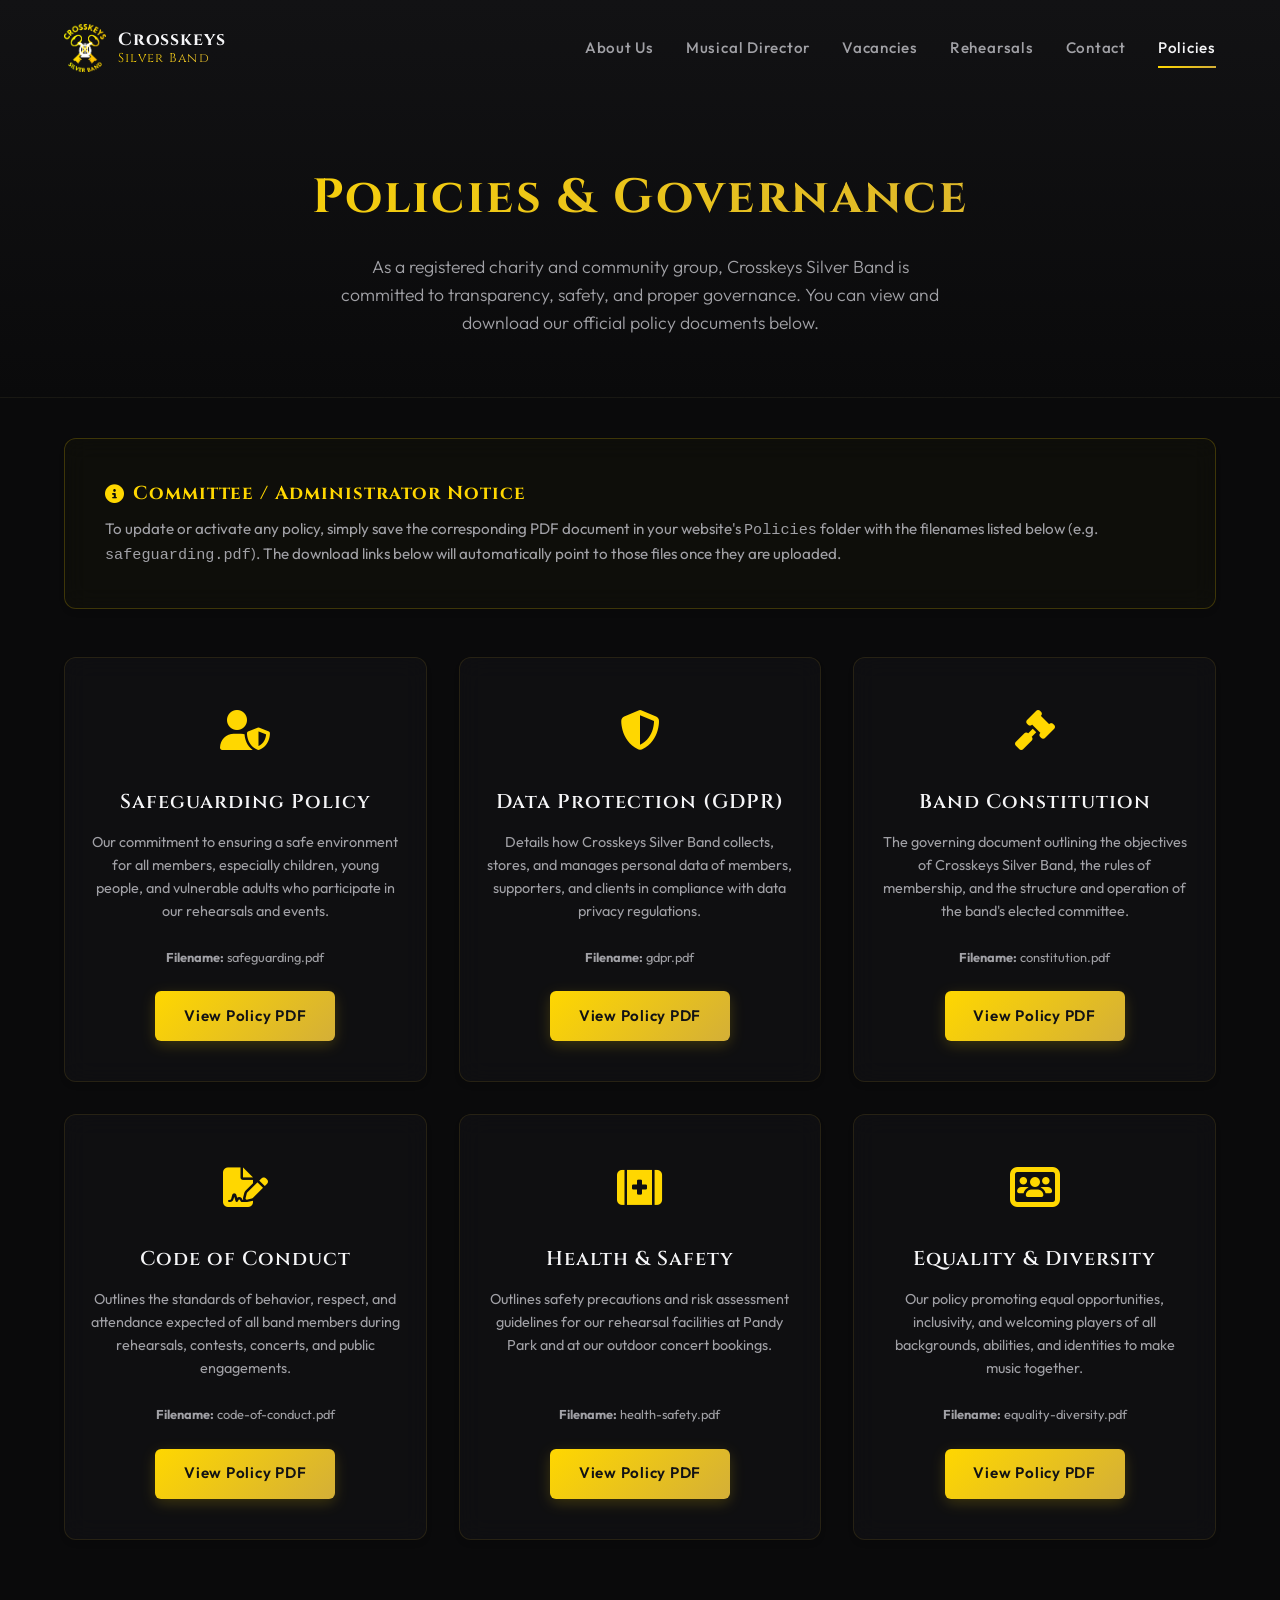
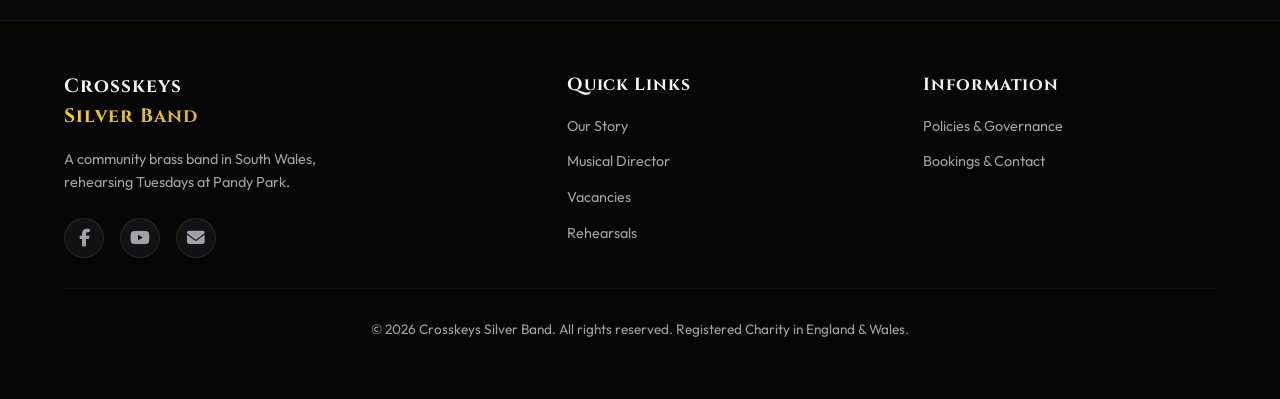
==== policies.html @ 09cb7d6c "Initial commit of Crosskeys Silver Band website" ====
<!DOCTYPE html>
<html lang="en">
<head>
  <meta charset="UTF-8">
  <meta name="viewport" content="width=device-width, initial-scale=1.0">
  <meta name="description" content="Governance and policy documents for the Crosskeys Silver Band, including safeguarding, GDPR, code of conduct, and band constitution.">
  <title>Policies & Governance | Crosskeys Silver Band</title>
  
  <!-- FontAwesome Icons -->
  <link rel="stylesheet" href="https://cdnjs.cloudflare.com/ajax/libs/font-awesome/6.4.0/css/all.min.css">
  
  <!-- Stylesheets -->
  <link rel="stylesheet" href="css/style.css">
</head>
<body>

  <!-- Header & Navigation -->
  <header class="scrolled" id="main-header">
    <div class="nav-container">
      <a href="index.html" class="logo-wrapper" id="nav-logo-link">
        <img src="Media/logo.png" alt="Crosskeys Silver Band Logo" class="logo-img">
        <span class="logo-text brand-font">Crosskeys<span class="logo-sub accent-text">Silver Band</span></span>
      </a>
      
      <button class="nav-toggle" aria-label="Toggle Navigation" id="mobile-menu-btn">
        <span class="hamburger"></span>
      </button>
      
      <nav class="nav-links" id="navigation-bar">
        <a href="index.html#about" class="nav-item">About Us</a>
        <a href="index.html#conductor" class="nav-item">Musical Director</a>
        <a href="index.html#vacancies" class="nav-item">Vacancies</a>
        <a href="index.html#rehearsals" class="nav-item">Rehearsals</a>
        <a href="index.html#contact" class="nav-item">Contact</a>
        <a href="policies.html" class="nav-item active">Policies</a>
      </nav>
    </div>
  </header>

  <!-- Policies Hero -->
  <section class="policies-hero">
    <div class="container" style="padding: 0;">
      <h1 class="accent-text" style="font-size: 3rem; margin-bottom: 1rem;">Policies & Governance</h1>
      <p class="section-subtitle" style="margin-bottom: 0;">As a registered charity and community group, Crosskeys Silver Band is committed to transparency, safety, and proper governance. You can view and download our official policy documents below.</p>
    </div>
  </section>

  <!-- Policy Cards Grid -->
  <main class="container" style="padding-top: 40px; padding-bottom: 80px;">
    <!-- Instruction box for the band administrator -->
    <div class="glass-card" style="margin-bottom: 3rem; border-color: rgba(255, 215, 0, 0.2); background: rgba(255, 215, 0, 0.02);">
      <h3 style="color: var(--color-gold); margin-bottom: 0.5rem; display: flex; align-items: center; gap: 8px;">
        <i class="fas fa-info-circle"></i> Committee / Administrator Notice
      </h3>
      <p style="font-size: 0.95rem; color: var(--text-secondary);">
        To update or activate any policy, simply save the corresponding PDF document in your website's <code>Policies</code> folder with the filenames listed below (e.g. <code>safeguarding.pdf</code>). The download links below will automatically point to those files once they are uploaded.
      </p>
    </div>

    <div class="policies-grid">
      <!-- Safeguarding Policy -->
      <div class="glass-card policy-card reveal active">
        <div class="policy-icon"><i class="fas fa-user-shield"></i></div>
        <h3 class="policy-title">Safeguarding Policy</h3>
        <p class="policy-desc">Our commitment to ensuring a safe environment for all members, especially children, young people, and vulnerable adults who participate in our rehearsals and events.</p>
        <div class="policy-meta">
          <span><strong>Filename:</strong> safeguarding.pdf</span>
        </div>
        <a href="Policies/safeguarding.pdf" target="_blank" class="btn btn-primary" id="btn-safeguarding">View Policy PDF</a>
      </div>

      <!-- GDPR / Data Protection -->
      <div class="glass-card policy-card reveal active">
        <div class="policy-icon"><i class="fas fa-shield-halved"></i></div>
        <h3 class="policy-title">Data Protection (GDPR)</h3>
        <p class="policy-desc">Details how Crosskeys Silver Band collects, stores, and manages personal data of members, supporters, and clients in compliance with data privacy regulations.</p>
        <div class="policy-meta">
          <span><strong>Filename:</strong> gdpr.pdf</span>
        </div>
        <a href="Policies/gdpr.pdf" target="_blank" class="btn btn-primary" id="btn-gdpr">View Policy PDF</a>
      </div>

      <!-- Band Constitution -->
      <div class="glass-card policy-card reveal active">
        <div class="policy-icon"><i class="fas fa-gavel"></i></div>
        <h3 class="policy-title">Band Constitution</h3>
        <p class="policy-desc">The governing document outlining the objectives of Crosskeys Silver Band, the rules of membership, and the structure and operation of the band's elected committee.</p>
        <div class="policy-meta">
          <span><strong>Filename:</strong> constitution.pdf</span>
        </div>
        <a href="Policies/constitution.pdf" target="_blank" class="btn btn-primary" id="btn-constitution">View Policy PDF</a>
      </div>

      <!-- Code of Conduct -->
      <div class="glass-card policy-card reveal active">
        <div class="policy-icon"><i class="fas fa-file-signature"></i></div>
        <h3 class="policy-title">Code of Conduct</h3>
        <p class="policy-desc">Outlines the standards of behavior, respect, and attendance expected of all band members during rehearsals, contests, concerts, and public engagements.</p>
        <div class="policy-meta">
          <span><strong>Filename:</strong> code-of-conduct.pdf</span>
        </div>
        <a href="Policies/code-of-conduct.pdf" target="_blank" class="btn btn-primary" id="btn-conduct">View Policy PDF</a>
      </div>

      <!-- Health & Safety -->
      <div class="glass-card policy-card reveal active">
        <div class="policy-icon"><i class="fas fa-kit-medical"></i></div>
        <h3 class="policy-title">Health & Safety</h3>
        <p class="policy-desc">Outlines safety precautions and risk assessment guidelines for our rehearsal facilities at Pandy Park and at our outdoor concert bookings.</p>
        <div class="policy-meta">
          <span><strong>Filename:</strong> health-safety.pdf</span>
        </div>
        <a href="Policies/health-safety.pdf" target="_blank" class="btn btn-primary" id="btn-health-safety">View Policy PDF</a>
      </div>

      <!-- Equality & Diversity -->
      <div class="glass-card policy-card reveal active">
        <div class="policy-icon"><i class="fas fa-users-rectangle"></i></div>
        <h3 class="policy-title">Equality & Diversity</h3>
        <p class="policy-desc">Our policy promoting equal opportunities, inclusivity, and welcoming players of all backgrounds, abilities, and identities to make music together.</p>
        <div class="policy-meta">
          <span><strong>Filename:</strong> equality-diversity.pdf</span>
        </div>
        <a href="Policies/equality-diversity.pdf" target="_blank" class="btn btn-primary" id="btn-equality">View Policy PDF</a>
      </div>
    </div>
  </main>

  <!-- Footer -->
  <footer id="main-footer">
    <div class="container" style="padding: 0 0 30px 0;">
      <div class="footer-grid">
        <div class="footer-info">
          <h4 class="brand-font">Crosskeys<br><span class="accent-text">Silver Band</span></h4>
          <p>A community brass band in South Wales, rehearsing Tuesdays at Pandy Park.</p>
          <div class="social-links">
            <a href="https://www.facebook.com/CrosskeysSilverBand" target="_blank" rel="noopener" class="social-btn" aria-label="Facebook"><i class="fab fa-facebook-f"></i></a>
            <a href="https://www.youtube.com/CrossKeysSilverBand" target="_blank" rel="noopener" class="social-btn" aria-label="YouTube"><i class="fab fa-youtube"></i></a>
            <a href="#" class="social-btn decode-email" data-user="secretary" data-domain="crosskeysband.co.uk" aria-label="Email"><i class="fas fa-envelope"></i></a>
          </div>
        </div>
        
        <div class="footer-links">
          <h4>Quick Links</h4>
          <ul>
            <li><a href="index.html#about">Our Story</a></li>
            <li><a href="index.html#conductor">Musical Director</a></li>
            <li><a href="index.html#vacancies">Vacancies</a></li>
            <li><a href="index.html#rehearsals">Rehearsals</a></li>
          </ul>
        </div>

        <div class="footer-links">
          <h4>Information</h4>
          <ul>
            <li><a href="policies.html">Policies & Governance</a></li>
            <li><a href="index.html#contact">Bookings & Contact</a></li>
          </ul>
        </div>
      </div>
      
      <div class="footer-bottom">
        <p>&copy; 2026 Crosskeys Silver Band. All rights reserved. Registered Charity in England & Wales.</p>
      </div>
    </div>
  </footer>

  <script src="js/main.js"></script>
</body>
</html>
---- css/style.css ----
/* 
   Crosskeys Silver Band - Main Stylesheet
   Theme: Modern Sleek with Historic Brass Band Roots
   Colors: Deep Charcoal, Metallic Brass, Gold, and Warm Amber Glow
*/

@import url('https://fonts.googleapis.com/css2?family=Cinzel:wght@400;500;600;700;800&family=Outfit:wght@300;400;500;600;700&display=swap');

:root {
  --bg-primary: #0a0a0b;
  --bg-secondary: #121214;
  --bg-glass: rgba(18, 18, 20, 0.7);
  --bg-glass-heavy: rgba(10, 10, 11, 0.85);
  
  /* Gold and Brass Accents */
  --color-gold: #ffd700;
  --color-gold-rgb: 255, 215, 0;
  --color-brass: #d4af37;
  --color-brass-dark: #b8860b;
  --color-accent-glow: rgba(212, 175, 55, 0.15);
  
  /* Text Colors */
  --text-primary: #f5f5f7;
  --text-secondary: #a1a1a6;
  --text-dark: #121214;
  
  /* Borders and Shadows */
  --border-glass: rgba(212, 175, 55, 0.12);
  --border-glass-hover: rgba(212, 175, 55, 0.3);
  --shadow-sm: 0 4px 6px -1px rgba(0, 0, 0, 0.1), 0 2px 4px -1px rgba(0, 0, 0, 0.06);
  --shadow-lg: 0 20px 25px -5px rgba(0, 0, 0, 0.3), 0 10px 10px -5px rgba(0, 0, 0, 0.2);
  --shadow-gold: 0 0 25px rgba(255, 215, 0, 0.15);
  
  /* Transitions */
  --transition-smooth: all 0.4s cubic-bezier(0.16, 1, 0.3, 1);
  --transition-fast: all 0.2s ease;
  
  /* Layout */
  --max-width: 1200px;
}

/* Base resets & styles */
* {
  box-sizing: border-box;
  margin: 0;
  padding: 0;
}

html {
  scroll-behavior: smooth;
}

body {
  font-family: 'Outfit', sans-serif;
  background-color: var(--bg-primary);
  color: var(--text-primary);
  line-height: 1.6;
  overflow-x: hidden;
  -webkit-font-smoothing: antialiased;
}

h1, h2, h3, h4, h5, h6, .brand-font {
  font-family: 'Cinzel', serif;
  color: var(--text-primary);
  letter-spacing: 0.05em;
}

a {
  text-decoration: none;
  color: inherit;
  transition: var(--transition-fast);
}

ul {
  list-style: none;
}

img {
  max-width: 100%;
  height: auto;
  display: block;
}

/* Utilities */
.container {
  width: 90%;
  max-width: var(--max-width);
  margin: 0 auto;
  padding: 80px 0;
}

.text-center {
  text-align: center;
}

.accent-text {
  color: var(--color-gold);
  background: linear-gradient(135deg, var(--color-gold), var(--color-brass));
  -webkit-background-clip: text;
  -webkit-text-fill-color: transparent;
}

.section-title {
  font-size: 2.5rem;
  font-weight: 700;
  margin-bottom: 1rem;
  position: relative;
  display: inline-block;
}

.section-title::after {
  content: '';
  position: absolute;
  bottom: -10px;
  left: 50%;
  transform: translateX(-50%);
  width: 60px;
  height: 2px;
  background: linear-gradient(90deg, transparent, var(--color-gold), transparent);
}

.section-subtitle {
  font-size: 1.1rem;
  color: var(--text-secondary);
  max-width: 600px;
  margin: 0 auto 3rem auto;
  font-weight: 300;
}

/* Glassmorphism card default */
.glass-card {
  background: var(--bg-glass);
  backdrop-filter: blur(12px);
  -webkit-backdrop-filter: blur(12px);
  border: 1px solid var(--border-glass);
  border-radius: 12px;
  padding: 2.5rem;
  box-shadow: var(--shadow-sm);
  transition: var(--transition-smooth);
}

.glass-card:hover {
  border-color: var(--border-glass-hover);
  box-shadow: var(--shadow-lg), var(--shadow-gold);
  transform: translateY(-5px);
}

/* Custom Scrollbar */
::-webkit-scrollbar {
  width: 10px;
}
::-webkit-scrollbar-track {
  background: var(--bg-primary);
}
::-webkit-scrollbar-thumb {
  background: var(--bg-secondary);
  border: 2px solid var(--bg-primary);
  border-radius: 5px;
}
::-webkit-scrollbar-thumb:hover {
  background: var(--color-brass);
}

/* ==========================================
   Header & Navigation
   ========================================== */
header {
  position: fixed;
  top: 0;
  left: 0;
  width: 100%;
  z-index: 1000;
  transition: var(--transition-smooth);
  padding: 1.5rem 0;
}

header.scrolled {
  background: var(--bg-glass-heavy);
  backdrop-filter: blur(15px);
  -webkit-backdrop-filter: blur(15px);
  box-shadow: 0 4px 30px rgba(0, 0, 0, 0.4);
  padding: 0.8rem 0;
  border-bottom: 1px solid var(--border-glass);
}

.nav-container {
  display: flex;
  justify-content: space-between;
  align-items: center;
  width: 90%;
  max-width: var(--max-width);
  margin: 0 auto;
}

.logo-wrapper {
  display: flex;
  align-items: center;
  gap: 12px;
}

.logo-img {
  height: 48px;
  width: auto;
  transition: var(--transition-smooth);
}

header.scrolled .logo-img {
  height: 40px;
}

.logo-text {
  font-size: 1.1rem;
  font-weight: 700;
  line-height: 1.2;
}

.logo-sub {
  display: block;
  font-size: 0.8rem;
  font-weight: 400;
  letter-spacing: 0.1em;
}

.nav-links {
  display: flex;
  gap: 2rem;
  align-items: center;
}

.nav-links a {
  font-size: 0.95rem;
  font-weight: 500;
  letter-spacing: 0.05em;
  padding: 0.5rem 0;
  position: relative;
  color: var(--text-secondary);
}

.nav-links a:hover, .nav-links a.active {
  color: var(--text-primary);
}

.nav-links a::after {
  content: '';
  position: absolute;
  bottom: 0;
  left: 0;
  width: 0;
  height: 2px;
  background: linear-gradient(90deg, var(--color-gold), var(--color-brass));
  transition: var(--transition-fast);
}

.nav-links a:hover::after, .nav-links a.active::after {
  width: 100%;
}

/* Mobile Nav Toggle */
.nav-toggle {
  display: none;
  background: none;
  border: none;
  cursor: pointer;
  padding: 0.5rem;
}

.hamburger {
  display: block;
  width: 24px;
  height: 2px;
  background: var(--text-primary);
  position: relative;
  transition: var(--transition-fast);
}

.hamburger::before, .hamburger::after {
  content: '';
  position: absolute;
  width: 24px;
  height: 2px;
  background: var(--text-primary);
  left: 0;
  transition: var(--transition-fast);
}

.hamburger::before { top: -6px; }
.hamburger::after { top: 6px; }

.nav-toggle.open .hamburger {
  background: transparent;
}
.nav-toggle.open .hamburger::before {
  transform: rotate(45deg);
  top: 0;
}
.nav-toggle.open .hamburger::after {
  transform: rotate(-45deg);
  top: 0;
}

/* Buttons */
.btn {
  display: inline-block;
  padding: 0.8rem 1.8rem;
  border-radius: 6px;
  font-size: 0.95rem;
  font-weight: 600;
  letter-spacing: 0.05em;
  cursor: pointer;
  transition: var(--transition-smooth);
}

.btn-primary {
  background: linear-gradient(135deg, var(--color-gold), var(--color-brass));
  color: var(--text-dark);
  border: none;
  box-shadow: 0 4px 15px rgba(255, 215, 0, 0.2);
}

.btn-primary:hover {
  transform: translateY(-2px);
  box-shadow: 0 6px 20px rgba(255, 215, 0, 0.4);
}

.btn-outline {
  background: transparent;
  color: var(--text-primary);
  border: 1px solid var(--border-glass-hover);
}

.btn-outline:hover {
  background: rgba(255, 215, 0, 0.05);
  border-color: var(--color-gold);
  transform: translateY(-2px);
}

/* ==========================================
   Hero Section
   ========================================== */
.hero {
  height: 100vh;
  min-height: 600px;
  display: flex;
  align-items: center;
  justify-content: center;
  position: relative;
  overflow: hidden;
  background: radial-gradient(circle at center, rgba(18, 18, 20, 0.2) 0%, var(--bg-primary) 100%);
}

.hero-bg {
  position: absolute;
  top: 0;
  left: 0;
  width: 100%;
  height: 100%;
  z-index: -1;
  background-image: linear-gradient(to bottom, rgba(10, 10, 11, 0.4), var(--bg-primary)), radial-gradient(circle at 50% 30%, rgba(212, 175, 55, 0.08) 0%, transparent 60%);
}

.hero-logo-glow {
  position: absolute;
  width: 400px;
  height: 400px;
  background: radial-gradient(circle, rgba(255, 215, 0, 0.06) 0%, transparent 70%);
  z-index: -1;
  animation: pulse 8s ease-in-out infinite alternate;
}

@keyframes pulse {
  0% { transform: scale(1); opacity: 0.6; }
  100% { transform: scale(1.15); opacity: 0.9; }
}

.hero-content {
  text-align: center;
  max-width: 800px;
  z-index: 10;
  padding: 0 1.5rem;
}

.hero-pre {
  font-size: 1rem;
  letter-spacing: 0.25em;
  color: var(--color-gold);
  margin-bottom: 1rem;
  text-transform: uppercase;
  font-weight: 500;
}

.hero-title {
  font-size: 4rem;
  font-weight: 800;
  line-height: 1.1;
  margin-bottom: 1.5rem;
}

@media (max-width: 768px) {
  .hero-title {
    font-size: 2.5rem;
  }
}

.hero-desc {
  font-size: 1.2rem;
  color: var(--text-secondary);
  margin-bottom: 2.5rem;
  font-weight: 300;
}

.hero-btns {
  display: flex;
  gap: 1rem;
  justify-content: center;
}

@media (max-width: 480px) {
  .hero-btns {
    flex-direction: column;
    align-items: stretch;
  }
}

/* ==========================================
   About / History Section
   ========================================== */
.about-grid {
  display: grid;
  grid-template-columns: 1.2fr 0.8fr;
  gap: 4rem;
  align-items: center;
}

@media (max-width: 992px) {
  .about-grid {
    grid-template-columns: 1fr;
    gap: 3rem;
  }
}

.about-text p {
  margin-bottom: 1.5rem;
  color: var(--text-secondary);
  font-size: 1.05rem;
}

.about-highlights {
  display: grid;
  grid-template-columns: repeat(2, 1fr);
  gap: 1.5rem;
}

.highlight-box {
  background: var(--bg-secondary);
  border: 1px solid rgba(255, 215, 0, 0.05);
  border-radius: 8px;
  padding: 1.5rem;
  text-align: center;
}

.highlight-number {
  font-family: 'Cinzel', serif;
  font-size: 2rem;
  font-weight: 700;
  color: var(--color-gold);
  display: block;
}

.highlight-label {
  font-size: 0.85rem;
  color: var(--text-secondary);
  text-transform: uppercase;
  letter-spacing: 0.1em;
  margin-top: 0.2rem;
}

/* ==========================================
   Conductor Section
   ========================================== */
.conductor-bg {
  background: var(--bg-secondary);
  border-top: 1px solid rgba(255, 215, 0, 0.03);
  border-bottom: 1px solid rgba(255, 215, 0, 0.03);
}

.conductor-grid {
  display: grid;
  grid-template-columns: 0.9fr 1.1fr;
  gap: 4rem;
  align-items: center;
}

@media (max-width: 992px) {
  .conductor-grid {
    grid-template-columns: 1fr;
    gap: 3rem;
  }
}

.conductor-img-container {
  position: relative;
}

.conductor-frame {
  position: relative;
  border-radius: 12px;
  overflow: hidden;
  box-shadow: var(--shadow-lg);
}

.conductor-frame::after {
  content: '';
  position: absolute;
  top: 0;
  left: 0;
  width: 100%;
  height: 100%;
  background: linear-gradient(to top, rgba(10, 10, 11, 0.8) 0%, transparent 40%);
}

.conductor-deco-border {
  position: absolute;
  top: -15px;
  left: -15px;
  right: 15px;
  bottom: 15px;
  border: 2px solid var(--color-brass);
  border-radius: 12px;
  z-index: -1;
  pointer-events: none;
}

.conductor-bio h3 {
  font-size: 1.8rem;
  margin-bottom: 0.5rem;
  font-weight: 600;
}

.conductor-role {
  color: var(--color-gold);
  font-weight: 500;
  font-size: 0.95rem;
  letter-spacing: 0.1em;
  text-transform: uppercase;
  margin-bottom: 1.5rem;
  display: block;
}

.conductor-bio-text p {
  color: var(--text-secondary);
  margin-bottom: 1.2rem;
  font-size: 1.05rem;
}

/* ==========================================
   Vacancies Section
   ========================================== */
.vacancies-grid {
  display: grid;
  grid-template-columns: repeat(auto-fit, minmax(300px, 360px));
  justify-content: center;
  gap: 2rem;
  margin-top: 2rem;
}

.vacancy-card {
  position: relative;
  display: flex;
  flex-direction: column;
  height: 100%;
}

.vacancy-header {
  display: flex;
  justify-content: space-between;
  align-items: flex-start;
  margin-bottom: 1.5rem;
}

.vacancy-instrument {
  font-size: 1.4rem;
  font-weight: 600;
  margin-right: 10px;
}

.vacancy-badge {
  background: rgba(255, 215, 0, 0.1);
  color: var(--color-gold);
  border: 1px solid rgba(255, 215, 0, 0.2);
  padding: 0.25rem 0.75rem;
  border-radius: 30px;
  font-size: 0.8rem;
  font-weight: 600;
  white-space: nowrap;
}

.vacancy-desc {
  color: var(--text-secondary);
  flex-grow: 1;
  margin-bottom: 1.5rem;
  font-size: 0.95rem;
}

.vacancy-footer {
  font-size: 0.8rem;
  color: var(--text-secondary);
  display: flex;
  justify-content: space-between;
  align-items: center;
  border-top: 1px solid var(--border-glass);
  padding-top: 1rem;
}

.no-vacancies-card {
  grid-column: 1 / -1;
  text-align: center;
  padding: 4rem 2rem;
}

.no-vacancies-icon {
  font-size: 3rem;
  color: var(--color-gold);
  margin-bottom: 1.5rem;
}

/* ==========================================
   Rehearsals & Find Us
   ========================================== */
.rehearsal-bg {
  background: var(--bg-secondary);
}

.rehearsal-grid {
  display: grid;
  grid-template-columns: 1fr 1.2fr;
  gap: 4rem;
}

@media (max-width: 992px) {
  .rehearsal-grid {
    grid-template-columns: 1fr;
    gap: 3rem;
  }
}

.rehearsal-info h3 {
  font-size: 1.6rem;
  margin-bottom: 1.5rem;
  border-left: 3px solid var(--color-gold);
  padding-left: 1rem;
}

.rehearsal-time-card {
  margin-bottom: 2rem;
}

.time-item {
  display: flex;
  gap: 1.5rem;
  margin-bottom: 1rem;
  align-items: flex-start;
}

.time-day {
  font-weight: 700;
  color: var(--color-gold);
  min-width: 90px;
}

.time-hours {
  color: var(--text-secondary);
}

.map-wrapper {
  border-radius: 12px;
  overflow: hidden;
  border: 1px solid var(--border-glass);
  height: 380px;
  box-shadow: var(--shadow-lg);
}

.map-wrapper iframe {
  width: 100%;
  height: 100%;
  border: none;
  filter: grayscale(1) invert(0.92) contrast(1.1); /* Match dark theme */
}

/* ==========================================
   Contact Section
   ========================================== */
.contact-grid {
  display: grid;
  grid-template-columns: 0.9fr 1.1fr;
  gap: 4rem;
}

@media (max-width: 992px) {
  .contact-grid {
    grid-template-columns: 1fr;
    gap: 3rem;
  }
}

.contact-details {
  display: flex;
  flex-direction: column;
  gap: 2rem;
}

.contact-item {
  display: flex;
  gap: 1.5rem;
}

.contact-icon {
  width: 48px;
  height: 48px;
  background: var(--bg-secondary);
  border: 1px solid var(--border-glass);
  border-radius: 50%;
  display: flex;
  align-items: center;
  justify-content: center;
  color: var(--color-gold);
  font-size: 1.2rem;
  flex-shrink: 0;
}

.contact-item-content h4 {
  font-size: 1.1rem;
  margin-bottom: 0.2rem;
}

.contact-item-content p, .contact-item-content a {
  color: var(--text-secondary);
}

.contact-item-content a:hover {
  color: var(--color-gold);
}

/* Form Styles */
.contact-form .form-group {
  margin-bottom: 1.5rem;
}

.contact-form label {
  display: block;
  font-size: 0.85rem;
  text-transform: uppercase;
  letter-spacing: 0.05em;
  margin-bottom: 0.5rem;
  color: var(--text-secondary);
  font-weight: 500;
}

.contact-form .form-control {
  width: 100%;
  padding: 0.8rem 1rem;
  background: rgba(25, 25, 27, 0.5);
  border: 1px solid var(--border-glass);
  border-radius: 6px;
  color: var(--text-primary);
  font-family: inherit;
  font-size: 0.95rem;
  transition: var(--transition-fast);
}

.contact-form .form-control:focus {
  outline: none;
  border-color: var(--color-gold);
  box-shadow: 0 0 10px rgba(255, 215, 0, 0.1);
  background: rgba(25, 25, 27, 0.8);
}

.contact-form textarea.form-control {
  resize: vertical;
  min-height: 120px;
}

.form-status {
  margin-top: 1rem;
  padding: 0.8rem;
  border-radius: 6px;
  font-size: 0.9rem;
  display: none;
}

.form-status.success {
  display: block;
  background: rgba(46, 213, 115, 0.1);
  color: #2ed573;
  border: 1px solid rgba(46, 213, 115, 0.2);
}

.form-status.error {
  display: block;
  background: rgba(255, 71, 87, 0.1);
  color: #ff4757;
  border: 1px solid rgba(255, 71, 87, 0.2);
}

/* ==========================================
   Policies Page Style Elements
   ========================================== */
.policies-hero {
  padding-top: 160px;
  padding-bottom: 60px;
  text-align: center;
  background: linear-gradient(to bottom, var(--bg-secondary), var(--bg-primary));
  border-bottom: 1px solid rgba(255, 215, 0, 0.03);
}

.policies-grid {
  display: grid;
  grid-template-columns: repeat(auto-fill, minmax(280px, 1fr));
  gap: 2rem;
  margin-top: 3rem;
}

.policy-card {
  display: flex;
  flex-direction: column;
  align-items: center;
  text-align: center;
  padding: 2.5rem 1.5rem;
}

.policy-icon {
  font-size: 2.5rem;
  color: var(--color-gold);
  margin-bottom: 1.5rem;
}

.policy-title {
  font-size: 1.25rem;
  font-weight: 600;
  margin-bottom: 0.8rem;
}

.policy-desc {
  font-size: 0.9rem;
  color: var(--text-secondary);
  margin-bottom: 1.5rem;
  flex-grow: 1;
}

.policy-meta {
  font-size: 0.8rem;
  color: var(--text-secondary);
  margin-bottom: 1.5rem;
}

/* ==========================================
   Admin Vacancies Page Style Elements
   ========================================== */
.admin-hero {
  padding-top: 150px;
  padding-bottom: 40px;
  border-bottom: 1px solid rgba(255, 215, 0, 0.03);
}

.admin-grid {
  display: grid;
  grid-template-columns: 1fr 1.2fr;
  gap: 3rem;
  align-items: start;
}

@media (max-width: 992px) {
  .admin-grid {
    grid-template-columns: 1fr;
  }
}

.admin-list-header {
  display: flex;
  justify-content: space-between;
  align-items: center;
  margin-bottom: 1.5rem;
}

.admin-vacancies-list {
  display: flex;
  flex-direction: column;
  gap: 1rem;
}

.admin-item {
  display: flex;
  justify-content: space-between;
  align-items: center;
  background: var(--bg-secondary);
  border: 1px solid var(--border-glass);
  border-radius: 8px;
  padding: 1rem 1.5rem;
  transition: var(--transition-fast);
}

.admin-item:hover {
  border-color: var(--border-glass-hover);
}

.admin-item-info h4 {
  font-size: 1.1rem;
  margin-bottom: 0.1rem;
}

.admin-item-info span {
  font-size: 0.8rem;
  color: var(--text-secondary);
}

.admin-item-actions {
  display: flex;
  gap: 0.5rem;
}

.btn-icon {
  background: transparent;
  border: 1px solid var(--border-glass);
  color: var(--text-primary);
  width: 36px;
  height: 36px;
  border-radius: 6px;
  display: flex;
  align-items: center;
  justify-content: center;
  cursor: pointer;
  transition: var(--transition-fast);
}

.btn-icon:hover {
  color: var(--color-gold);
  border-color: var(--color-gold);
  background: rgba(255, 215, 0, 0.05);
}

.btn-icon.btn-delete:hover {
  color: #ff4757;
  border-color: #ff4757;
  background: rgba(255, 71, 87, 0.05);
}

.admin-actions-bar {
  margin-top: 2rem;
  padding-top: 1.5rem;
  border-top: 1px solid var(--border-glass);
  display: flex;
  justify-content: space-between;
  gap: 1rem;
}

/* ==========================================
   Footer
   ========================================== */
footer {
  background: #060607;
  border-top: 1px solid var(--border-glass);
  padding: 50px 0 30px 0;
  font-size: 0.9rem;
}

.footer-grid {
  display: grid;
  grid-template-columns: 1.5fr 1fr 1fr;
  gap: 4rem;
  margin-bottom: 30px;
}

@media (max-width: 768px) {
  .footer-grid {
    grid-template-columns: 1fr;
    gap: 2rem;
  }
}

.footer-info h4 {
  font-size: 1.2rem;
  margin-bottom: 1rem;
}

.footer-info p {
  color: var(--text-secondary);
  margin-bottom: 1.5rem;
  max-width: 320px;
}

.social-links {
  display: flex;
  gap: 1rem;
}

.social-btn {
  width: 40px;
  height: 40px;
  border-radius: 50%;
  background: var(--bg-secondary);
  border: 1px solid var(--border-glass);
  display: flex;
  align-items: center;
  justify-content: center;
  color: var(--text-secondary);
  font-size: 1.1rem;
  transition: var(--transition-fast);
}

.social-btn:hover {
  color: var(--color-gold);
  border-color: var(--color-gold);
  background: rgba(255, 215, 0, 0.05);
  transform: translateY(-3px);
}

.footer-links h4 {
  font-size: 1.1rem;
  margin-bottom: 1rem;
}

.footer-links ul {
  display: flex;
  flex-direction: column;
  gap: 0.8rem;
}

.footer-links a {
  color: var(--text-secondary);
}

.footer-links a:hover {
  color: var(--color-gold);
  padding-left: 4px;
}

.footer-bottom {
  text-align: center;
  padding-top: 30px;
  border-top: 1px solid rgba(255, 215, 0, 0.05);
  color: var(--text-secondary);
  font-size: 0.85rem;
}

/* Scroll Animation classes */
.reveal {
  opacity: 0;
  transform: translateY(30px);
  transition: opacity 0.8s ease, transform 0.8s cubic-bezier(0.16, 1, 0.3, 1);
}

.reveal.active {
  opacity: 1;
  transform: translateY(0);
}
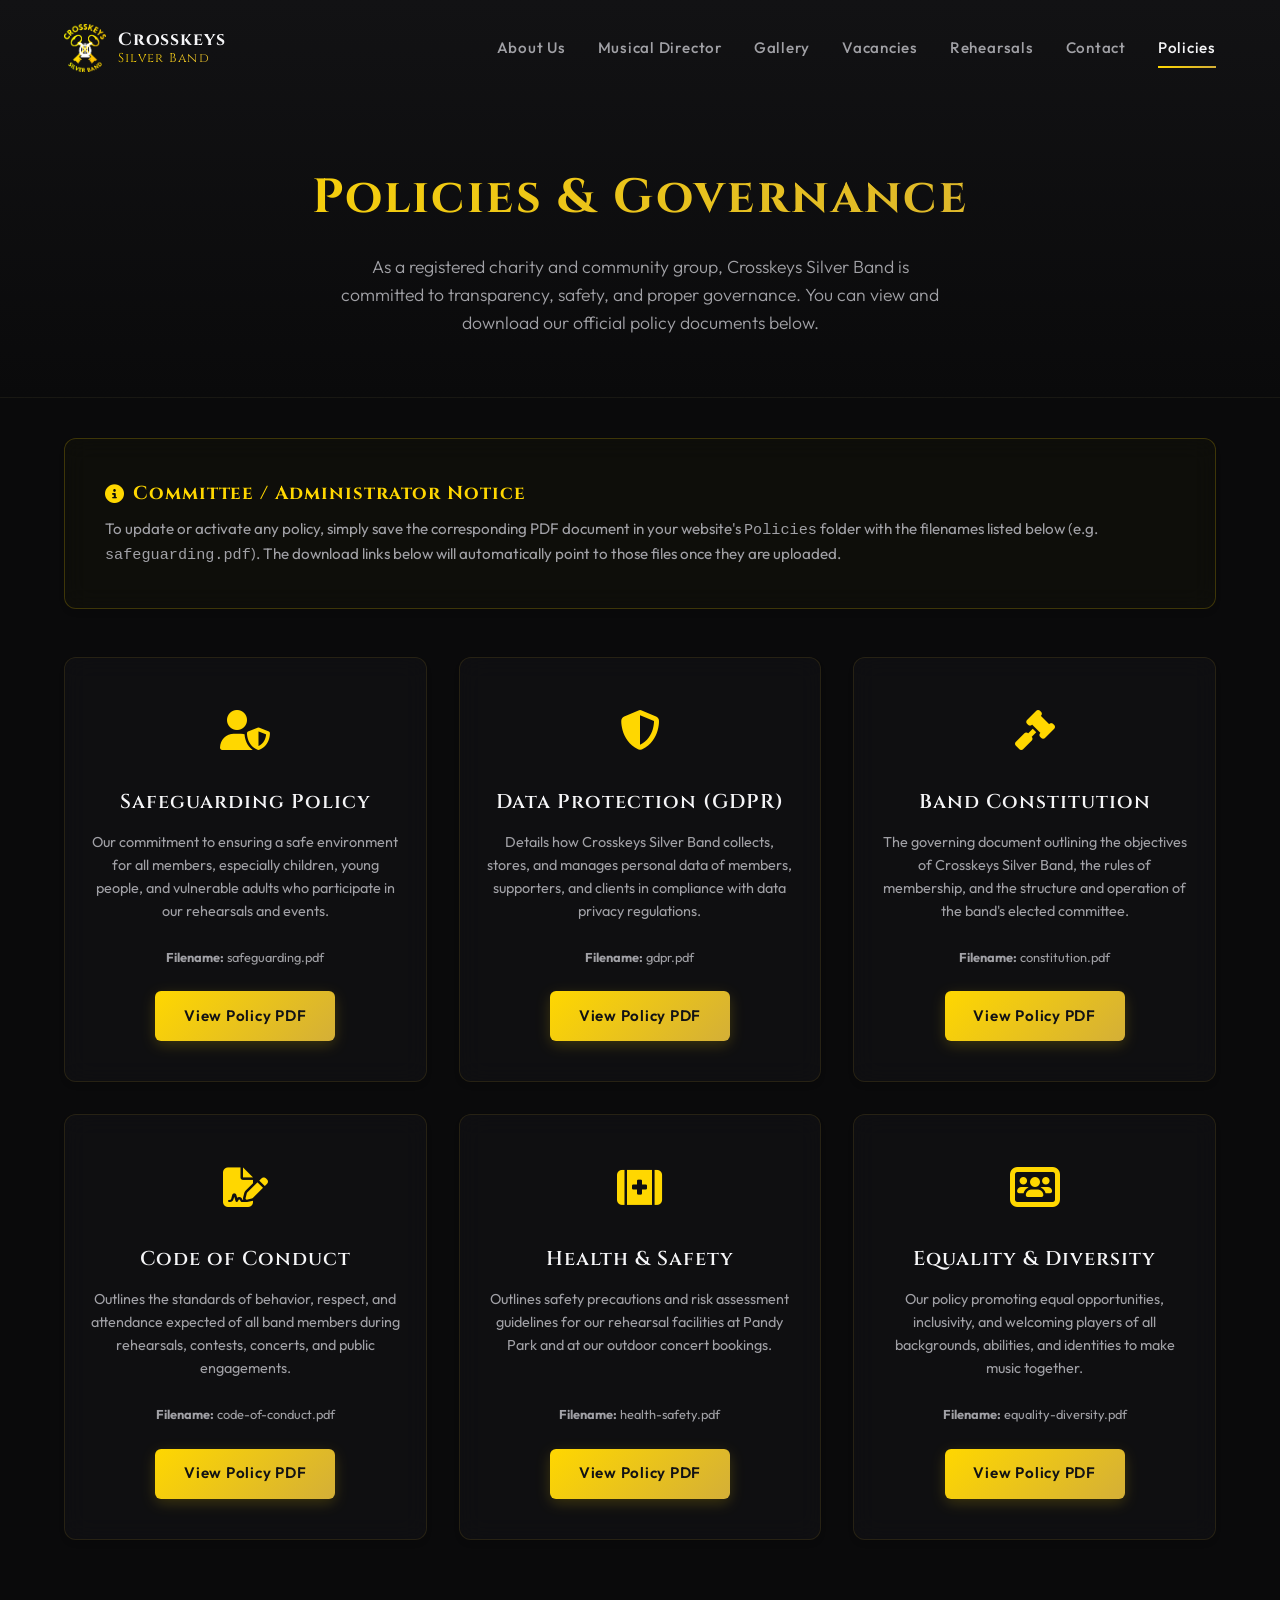
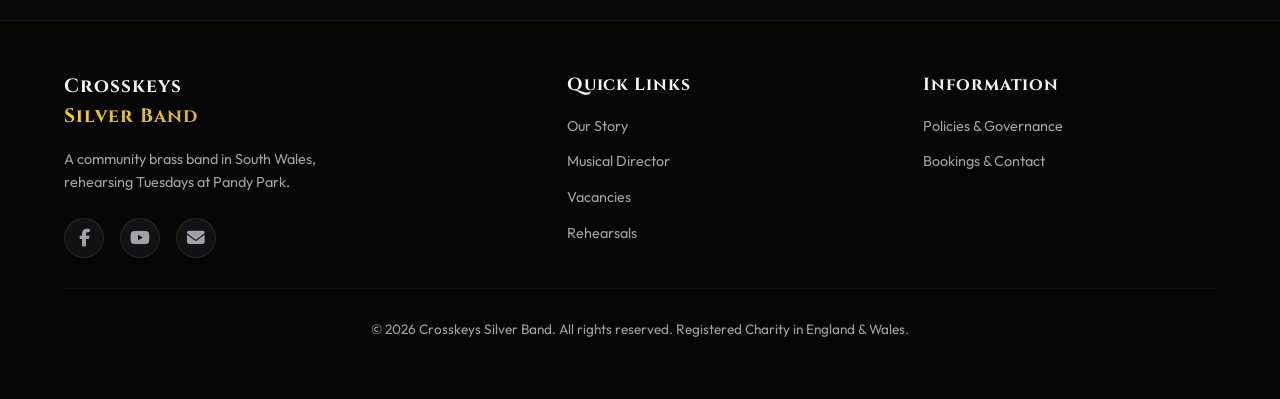
==== commit 7ca66cf8: "Add custom hero background, gallery section, and update player vacancies" ====
--- a/policies.html
+++ b/policies.html
@@ -29,6 +29,7 @@
       <nav class="nav-links" id="navigation-bar">
         <a href="index.html#about" class="nav-item">About Us</a>
         <a href="index.html#conductor" class="nav-item">Musical Director</a>
+        <a href="index.html#gallery" class="nav-item">Gallery</a>
         <a href="index.html#vacancies" class="nav-item">Vacancies</a>
         <a href="index.html#rehearsals" class="nav-item">Rehearsals</a>
         <a href="index.html#contact" class="nav-item">Contact</a>
--- a/css/style.css
+++ b/css/style.css
@@ -355,7 +355,10 @@
   width: 100%;
   height: 100%;
   z-index: -1;
-  background-image: linear-gradient(to bottom, rgba(10, 10, 11, 0.4), var(--bg-primary)), radial-gradient(circle at 50% 30%, rgba(212, 175, 55, 0.08) 0%, transparent 60%);
+  background-image: linear-gradient(to bottom, rgba(10, 10, 11, 0.55), var(--bg-primary)), url('../Media/cropped-484977737_9369944099749898_6762681047931524330_n.jpg');
+  background-size: cover;
+  background-position: center;
+  opacity: 0.5;
 }
 
 .hero-logo-glow {
@@ -1052,3 +1055,55 @@
   opacity: 1;
   transform: translateY(0);
 }
+
+/* ==========================================
+   Gallery Section
+   ========================================== */
+.gallery-grid {
+  display: grid;
+  grid-template-columns: repeat(auto-fit, minmax(300px, 1fr));
+  gap: 2.5rem;
+  margin-top: 2rem;
+}
+
+.gallery-card {
+  padding: 1.2rem;
+  display: flex;
+  flex-direction: column;
+}
+
+.gallery-frame {
+  border-radius: 8px;
+  overflow: hidden;
+  position: relative;
+  aspect-ratio: 4 / 3;
+  border: 1px solid rgba(255, 215, 0, 0.05);
+}
+
+.gallery-frame img {
+  width: 100%;
+  height: 100%;
+  object-fit: cover;
+  transition: transform 0.6s cubic-bezier(0.16, 1, 0.3, 1);
+}
+
+.gallery-card:hover .gallery-frame img {
+  transform: scale(1.08);
+}
+
+.gallery-caption {
+  margin-top: 1.2rem;
+}
+
+.gallery-caption h3 {
+  font-size: 1.25rem;
+  font-weight: 600;
+  margin-bottom: 0.4rem;
+  color: var(--color-gold);
+}
+
+.gallery-caption p {
+  color: var(--text-secondary);
+  font-size: 0.95rem;
+  line-height: 1.4;
+}
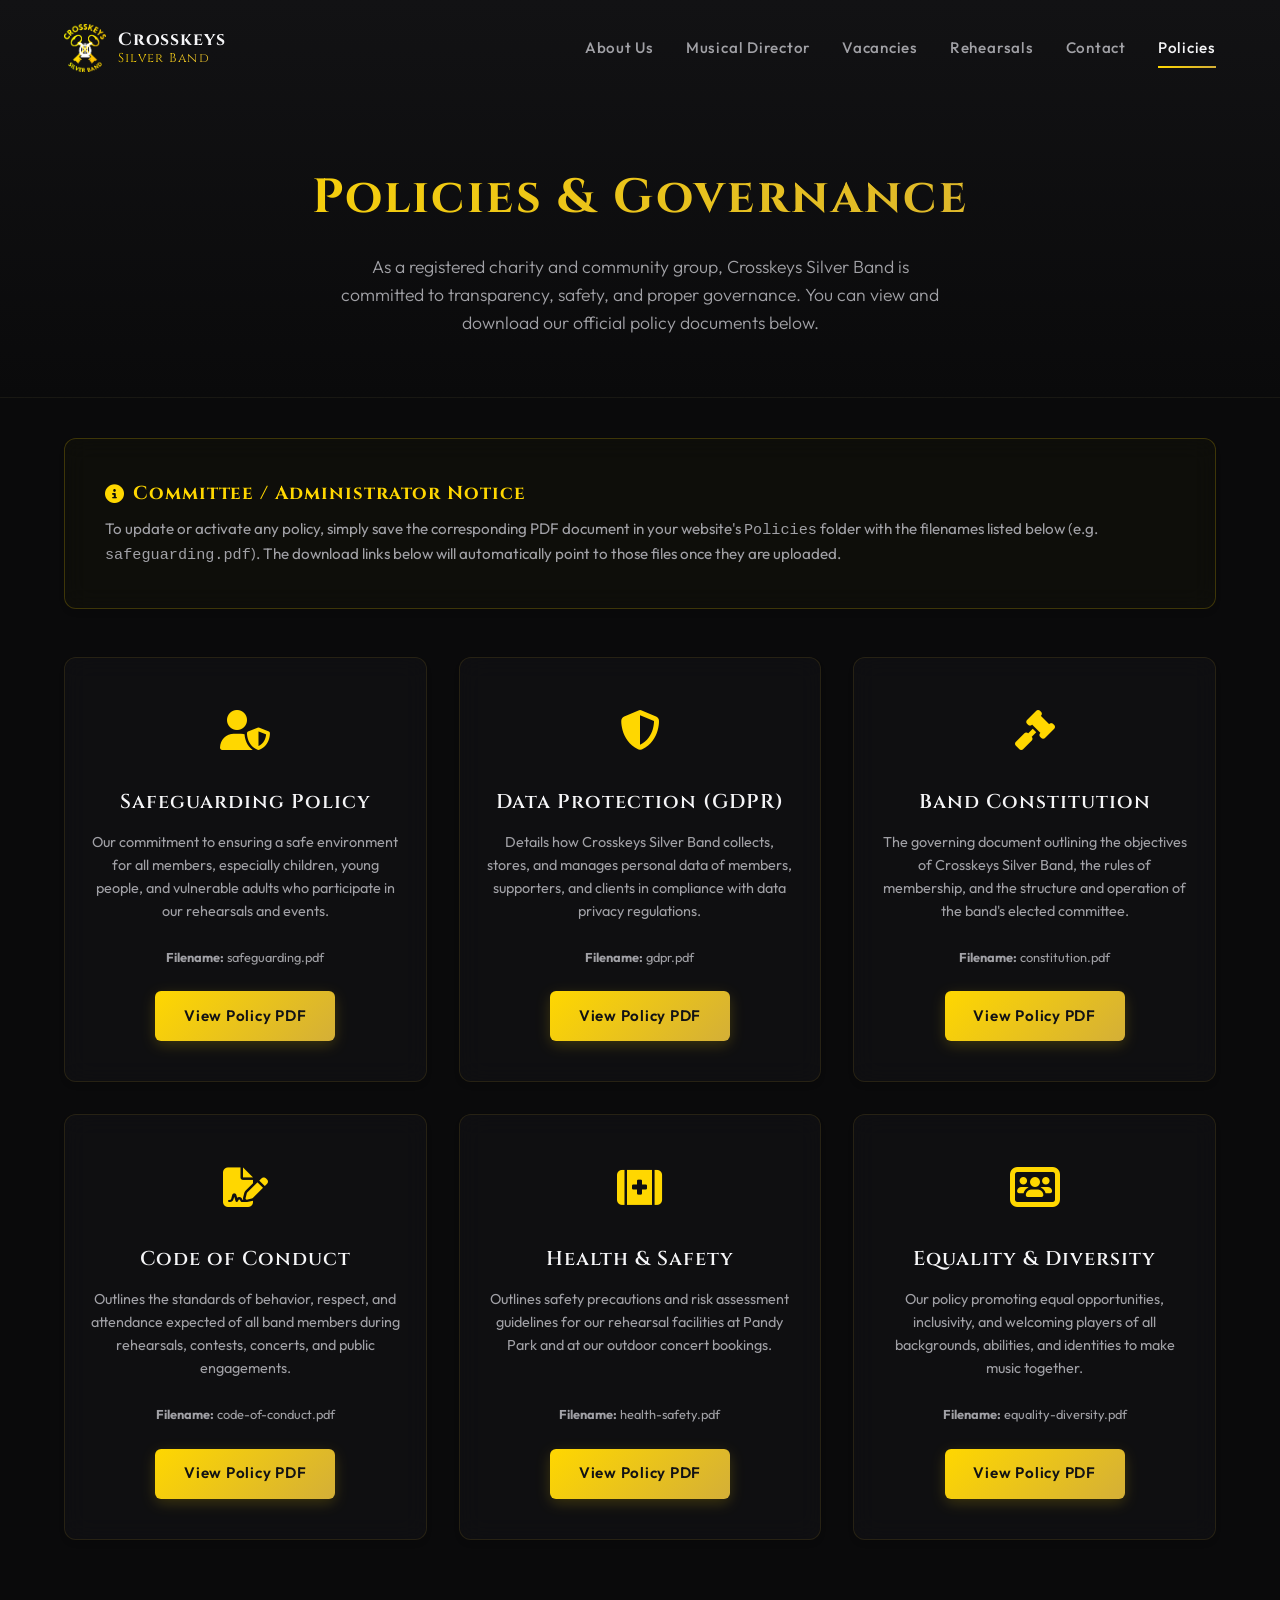
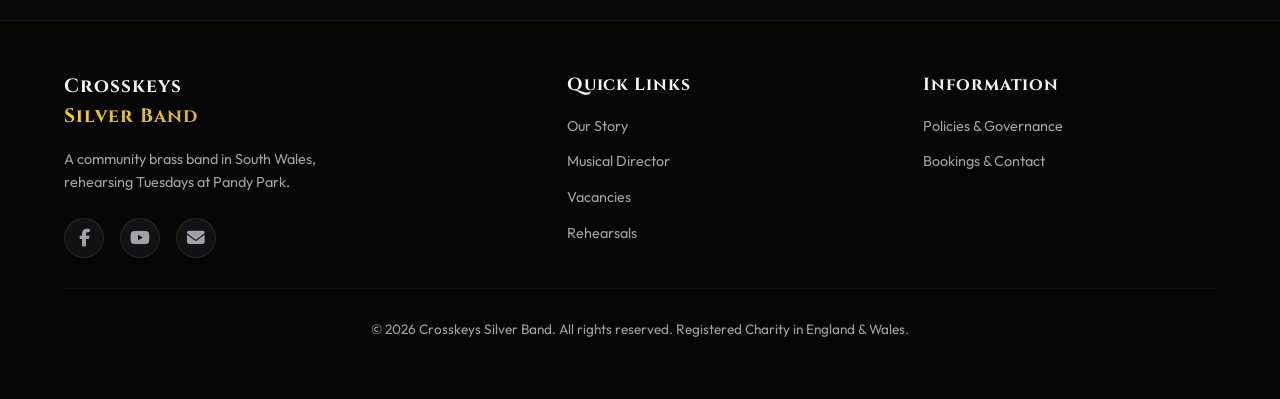
==== commit 35cb1a4a: "Addition of Wordpress Theme" ====
--- a/policies.html
+++ b/policies.html
@@ -29,7 +29,6 @@
       <nav class="nav-links" id="navigation-bar">
         <a href="index.html#about" class="nav-item">About Us</a>
         <a href="index.html#conductor" class="nav-item">Musical Director</a>
-        <a href="index.html#gallery" class="nav-item">Gallery</a>
         <a href="index.html#vacancies" class="nav-item">Vacancies</a>
         <a href="index.html#rehearsals" class="nav-item">Rehearsals</a>
         <a href="index.html#contact" class="nav-item">Contact</a>
